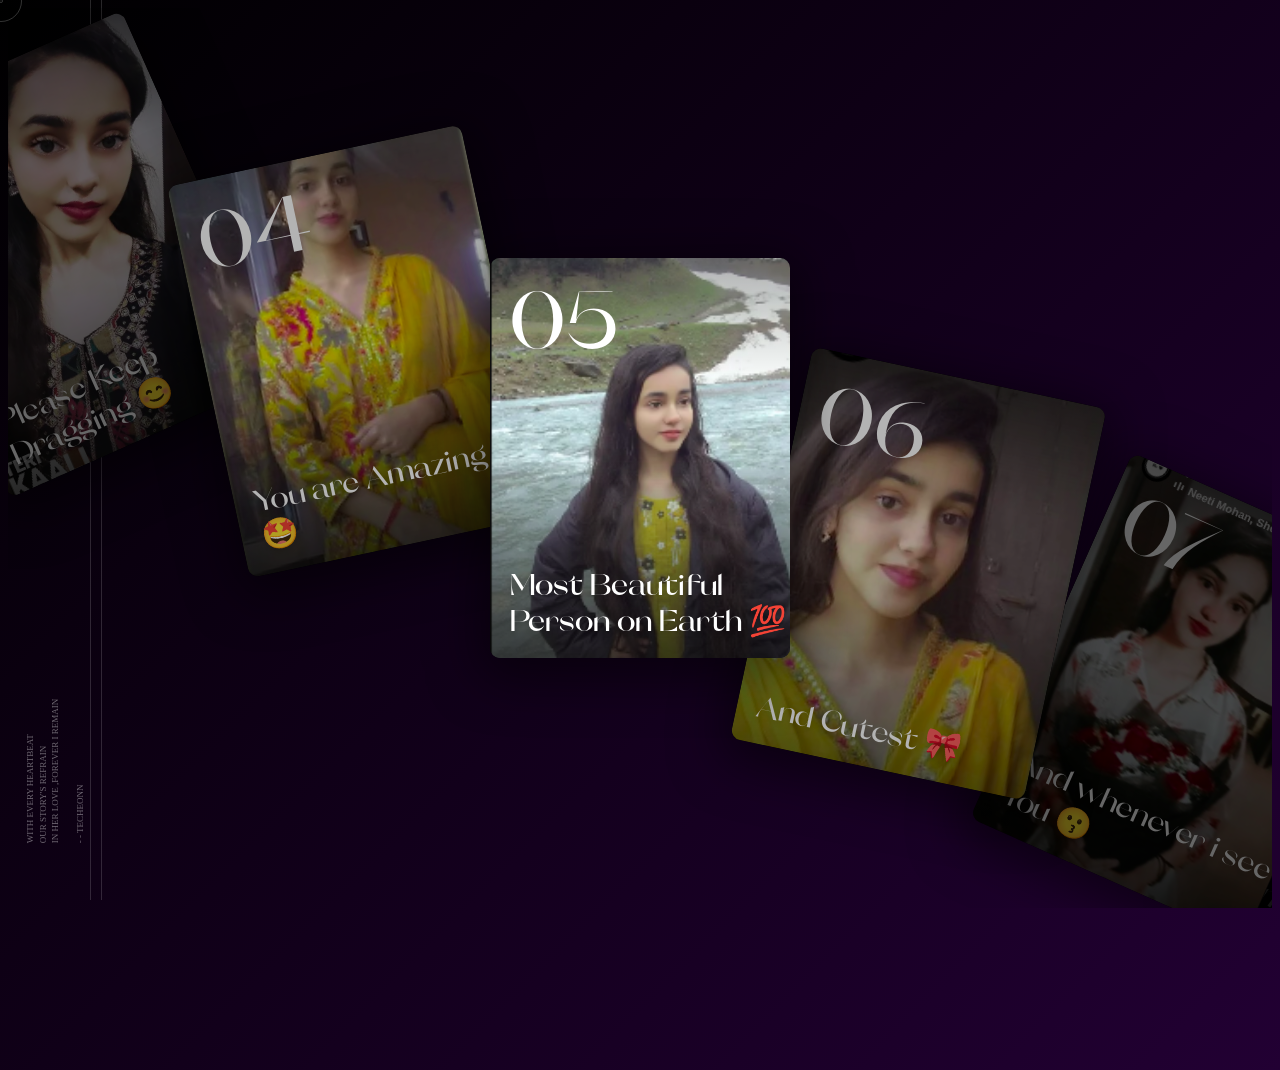
==== Story.html @ 1ab59ab6 "Rename index.html to Story.html" ====
<!DOCTYPE html>
<html lang="en">
<head>
    <meta charset="UTF-8">
    <meta name="viewport" content="width=device-width, initial-scale=1.0">
    <title>shamistha</title>
    <link rel="stylesheet" href="app.css">
</head>
<body>
        <div class="carousel">
            <div class="carousel-item">
                <div class="carousel-box">
                    <div class="title">Hi 👋</div>
                  <img src="1.png"/>
                    <div class="num">01</div>
                </div>
            </div>
        
            <div class="carousel-item">
                <div class="carousel-box">
                    <div class="title">I want to tell you Something 😍</div>
                  <img src="2.png"/>
                    <div class="num">02</div>
                </div>
            </div>
        
            <div class="carousel-item">
                <div class="carousel-box">
                    <div class="title">Please Keep Dragging 😊 </div>
                    <div class="num">03</div>
                  <img src="3.png"/>
                </div>
            </div>
        
          <div class="carousel-item">
            <div class="carousel-box">
              <div class="title">You are Amazing 🤩 </div>
              <div class="num">04</div>
              <img src="4.png"/>
            </div>
          </div>
        
          <div class="carousel-item">
            <div class="carousel-box">
              <div class="title">Most Beautiful Person on Earth 💯</div>
              <div class="num">05</div>
              <img src="5.png" />
            </div>
          </div>
        
          <div class="carousel-item">
            <div class="carousel-box">
              <div class="title">And Cutest 🎀</div>
              <div class="num">06</div>
              <img src="1.png" />
            </div>
          </div>
        
          <div class="carousel-item">
            <div class="carousel-box">
              <div class="title">And whenever i see You 😗 </div>
              <div class="num">07</div>
              <img src="6.png" />
            </div>
          </div>
        
          <div class="carousel-item">
            <div class="carousel-box">
              <div class="title">a big smile appears on my face 😇</div>
              <div class="num">08</div>
              <img src="/7.png" />
            </div>
          </div>
        
          <div class="carousel-item">
            <div class="carousel-box">
              <div class="title">and I have Crush on You 🥰</div>
              <div class="num">09</div>
              <img src="/IMG_5276.JPG" />
            </div>
          </div>
          <div class="carousel-item">
            <div class="carousel-box">
              <div class="title">I love You ❤️</div>
              <div class="num">10</div>
              <img src="/IMG_5272.JPG" />
            </div>
          </div>
        </div>
        
        <div class="layout">
          <div class="box">WITH EVERY HEARTBEAT<br /> OUR STORY'S REFRAIN<br />IN HER LOVE ,FOREVER I REMAIN<br/><br/>  - - techeonn</div>
        </div>
        
      <svg>
              <use xlink:href="#ic-linkedin"></use></svg
          ></a>
          <a href=""target="_blank"
            ><svg>
              <use xlink:href="#ic-instagram"></use></svg
          ></a>
        </div>
        
        <svg style="display: none">
          <symbol id="ico-instagram" viewBox="0 0 35 35">
            <circle opacity=".2" cx="17.5" cy="17.5" r="17" stroke="var(--fill)" fill="none"></circle>
            <path
              fill-rule="evenodd"
              clip-rule="evenodd"
              d="M24.944 20.476c.028-.457.042-1.282.042-2.476s-.014-2.019-.042-2.476c-.056-1.09-.378-1.93-.965-2.517s-1.422-.91-2.503-.965C21.018 12.014 20.194 12 19 12s-2.019.014-2.476.042c-1.081.047-1.92.368-2.517.965s-.918 1.436-.965 2.518C13.014 15.98 13 16.805 13 18c0 1.194.014 2.019.042 2.476.047 1.09.368 1.93.965 2.517s1.436.91 2.518.965c.466.028 1.29.042 2.475.042 1.184 0 2.01-.014 2.476-.042 1.072-.047 1.906-.368 2.503-.965.597-.597.918-1.436.965-2.517ZM19 13.075h-1.427c-.186 0-.438.01-.755.029a11.61 11.61 0 0 0-.797.07c-.215.028-.401.08-.56.154-.26.102-.489.251-.685.447-.196.196-.35.425-.461.685-.056.15-.103.336-.14.56a7.843 7.843 0 0 0-.084.811 7.113 7.113 0 0 0-.014.741c.01.178.01.453 0 .826-.01.373-.01.573 0 .601.01.028.01.228 0 .601s-.01.648 0 .826c.01.177.014.424.014.74 0 .318.028.588.084.812l.14.56c.112.26.265.489.461.685.196.196.425.345.685.447.15.056.336.108.56.154.224.047.49.07.797.07.308 0 .56.01.755.028.196.019.471.019.826 0 .354-.019.554-.019.601 0 .047.019.242.019.587 0s.62-.019.826 0c.205.019.456.01.755-.028.298-.037.569-.06.811-.07.242-.01.424-.06.546-.154.26-.102.494-.251.699-.447a1.75 1.75 0 0 0 .447-.686c.056-.149.103-.335.14-.559.038-.224.066-.494.084-.811.019-.317.023-.564.014-.741a11.82 11.82 0 0 1 0-.826c.01-.373.01-.573 0-.601-.01-.028-.01-.228 0-.601s.01-.648 0-.826c-.01-.177-.014-.424-.014-.74 0-.318-.028-.588-.084-.812l-.14-.56a1.956 1.956 0 0 0-1.147-1.133 3.979 3.979 0 0 0-.545-.153 3.915 3.915 0 0 0-.811-.07c-.326 0-.578-.01-.755-.028a5.916 5.916 0 0 0-.826 0c-.372.019-.568.019-.587 0Zm3.706 2.225c.14-.14.21-.308.21-.504a.57.57 0 0 0-.21-.503.767.767 0 0 0-.517-.21.718.718 0 0 0-.504.21.622.622 0 0 0-.21.503c.01.196.08.364.21.504s.299.21.504.21c.205 0 .377-.07.517-.21ZM22.063 18c0 .849-.298 1.576-.895 2.182a2.882 2.882 0 0 1-2.168.895 3.075 3.075 0 0 1-2.182-.895c-.606-.588-.904-1.315-.895-2.182.01-.867.308-1.594.895-2.182.588-.587 1.315-.886 2.182-.895.867-.01 1.59.29 2.168.895.578.606.876 1.333.895 2.182Zm-1.077 0a1.95 1.95 0 0 0-.573-1.413A1.897 1.897 0 0 0 19 16c-.56 0-1.03.196-1.413.587A2.001 2.001 0 0 0 17 18c-.01.55.186 1.021.587 1.413.401.391.872.587 1.413.587.54 0 1.012-.196 1.413-.587.4-.392.592-.863.573-1.413Z"
              transform="translate(-1.5 -0.5)"
              fill="var(--fill)"
            ></path>
          </symbol>
        
          <symbol id="ico-linkedin" viewBox="0 0 35 35">
            <circle opacity=".2" cx="17.5" cy="17.5" r="17" stroke="var(--fill)" fill="none"></circle>
            <path
              fill-rule="evenodd"
              clip-rule="evenodd"
              d="M15.3025 14.0835C15.3025 14.3845 15.1934 14.6403 14.9752 14.851C14.757 15.0617 14.4786 15.167 14.14 15.167C13.8014 15.167 13.5267 15.0617 13.316 14.851C13.1053 14.6403 13 14.3807 13 14.0722C13 13.7637 13.1053 13.5079 13.316 13.3047C13.5267 13.1016 13.8051 13 14.1512 13C14.4974 13 14.772 13.1016 14.9752 13.3047C15.1783 13.5079 15.2874 13.7675 15.3025 14.0835ZM13.0677 23V16.0248H15.2348V23H13.0677ZM16.4763 16.0248C16.5064 16.8676 16.5214 17.6125 16.5214 18.2596V23H18.7111V18.9819C18.7111 18.7111 18.7336 18.5305 18.7788 18.4402C18.9895 17.8984 19.3582 17.6275 19.8849 17.6275C20.6223 17.6275 20.991 18.1317 20.991 19.14V23H23.158V18.8691C23.158 17.8758 22.9285 17.1272 22.4695 16.623C22.0105 16.1189 21.4048 15.8668 20.6524 15.8668C19.6742 15.8668 18.9594 16.243 18.5079 16.9955H18.4628L18.3499 16.0248H16.4763Z"
              transform="translate(0 -1)"
              fill="var(--fill)"
            ></path>
          </symbol>
        </svg>
        
        <div class="cursor"></div>
        <div class="cursor cursor2"></div>
        <!-- partial -->
          <script  src="./script.js"></script>
</body>
</html>
---- app.css ----
body {
    overflow: hidden;
    font-family: "Roboto", serif;
    background: linear-gradient(135deg, black, #220033);
  }
  
  .carousel {
    position: relative;
    z-index: 1;
    height: 100vh;
    overflow: hidden;
    pointer-events: none;
  }
  
  .carousel-item {
    --items: 10;
    --width: clamp(150px, 30vw, 300px);
    --height: clamp(200px, 40vw, 400px);
    --x: calc(var(--active) * 800%);
    --y: calc(var(--active) * 200%);
    --rot: calc(var(--active) * 120deg);
    --opacity: calc(var(--zIndex) / var(--items) * 3 - 2);
    overflow: hidden;
    position: absolute;
    z-index: var(--zIndex);
    width: var(--width);
    height: var(--height);
    margin: calc(var(--height) * -0.5) 0 0 calc(var(--width) * -0.5);
    border-radius: 10px;
    top: 50%;
    left: 50%;
    -webkit-user-select: none;
       -moz-user-select: none;
        -ms-user-select: none;
            user-select: none;
    transform-origin: 0% 100%;
    box-shadow: 0 10px 50px 10px rgba(0, 0, 0, 0.5);
    background: black;
    pointer-events: all;
    transform: translate(var(--x), var(--y)) rotate(var(--rot));
    transition: transform 0.8s cubic-bezier(0, 0.02, 0, 1);
  }
  .carousel-item .carousel-box {
    position: absolute;
    z-index: 1;
    top: 0;
    left: 0;
    width: 100%;
    height: 100%;
    transition: opacity 0.8s cubic-bezier(0, 0.02, 0, 1);
    opacity: var(--opacity);
    font-family: "Orelo-sw-db", serif;
  }
  .carousel-item .carousel-box:before {
    content: "";
    position: absolute;
    z-index: 1;
    top: 0;
    left: 0;
    width: 100%;
    height: 100%;
    background: linear-gradient(to bottom, rgba(0, 0, 0, 0.3), rgba(0, 0, 0, 0) 30%, rgba(0, 0, 0, 0) 50%, rgba(0, 0, 0, 0.5));
  }
  .carousel-item .title {
    position: absolute;
    z-index: 1;
    color: #fff;
    bottom: 20px;
    left: 20px;
    transition: opacity 0.8s cubic-bezier(0, 0.02, 0, 1);
    font-size: clamp(20px, 3vw, 30px);
    text-shadow: 0 4px 4px rgba(0, 0, 0, 0.1);
  }
  .carousel-item .num {
    position: absolute;
    z-index: 1;
    color: #fff;
    top: 10px;
    left: 20px;
    transition: opacity 0.8s cubic-bezier(0, 0.02, 0, 1);
    font-size: clamp(20px, 10vw, 80px);
  }
  .carousel-item img {
    width: 100%;
    height: 100%;
    -o-object-fit: cover;
       object-fit: cover;
    pointer-events: none;
  }
  
  .layout {
    position: absolute;
    z-index: 0;
    top: 0;
    left: 0;
    width: 100%;
    height: 100%;
    pointer-events: none;
  }
  .layout:before {
    content: "";
    position: absolute;
    z-index: 1;
    top: 0;
    left: 90px;
    width: 10px;
    height: 100%;
    border: 1px solid #fff;
    border-top: none;
    border-bottom: none;
    opacity: 0.15;
  }
  .layout .box {
    position: absolute;
    bottom: 0;
    left: 30px;
    color: #fff;
    transform-origin: 0% 10%;
    transform: rotate(-90deg);
    font-size: 9px;
    line-height: 1.4;
    text-transform: uppercase;
    opacity: 0.4;
  }
  
  .logo {
    position: absolute;
    z-index: 2;
    top: 28px;
    right: 28px;
    width: 30px;
    height: 30px;
    background: #fff;
    border-radius: 50%;
    opacity: 0.5;
    display: flex;
    justify-content: center;
    align-items: center;
    font-family: "Orelo-sw-db", serif;
    pointer-events: all;
    color: black;
    text-decoration: none;
    font-size: 20px;
    overflow: hidden;
    padding-bottom: 0.1em;
  }
  
  .social {
    position: absolute;
    z-index: 10;
    bottom: 20px;
    right: 25px;
    color: #fff;
    opacity: 0.4;
  }
  .social a {
    display: inline-block;
    margin-left: 3px;
  }
  .social svg {
    --fill: #fff;
    width: 35px;
    height: 35px;
  }
  
  .cursor {
    position: fixed;
    z-index: 10;
    top: 0;
    left: 0;
    --size: 40px;
    width: var(--size);
    height: var(--size);
    border-radius: 50%;
    border: 1px solid rgba(255, 255, 255, 0.2);
    margin: calc(var(--size) * -0.5) 0 0 calc(var(--size) * -0.5);
    transition: transform 0.85s cubic-bezier(0, 0.02, 0, 1);
    display: none;
    pointer-events: none;
  }
  @media (pointer: fine) {
    .cursor {
      display: block;
    }
  }
  
  .cursor2 {
    --size: 2px;
    transition-duration: 0.7s;
  }
  
  @font-face {
    font-family: "Orelo-sw-db";
    src: url([data-uri]) format("truetype");
    font-weight: inherit;
    font-style: inherit;
  }
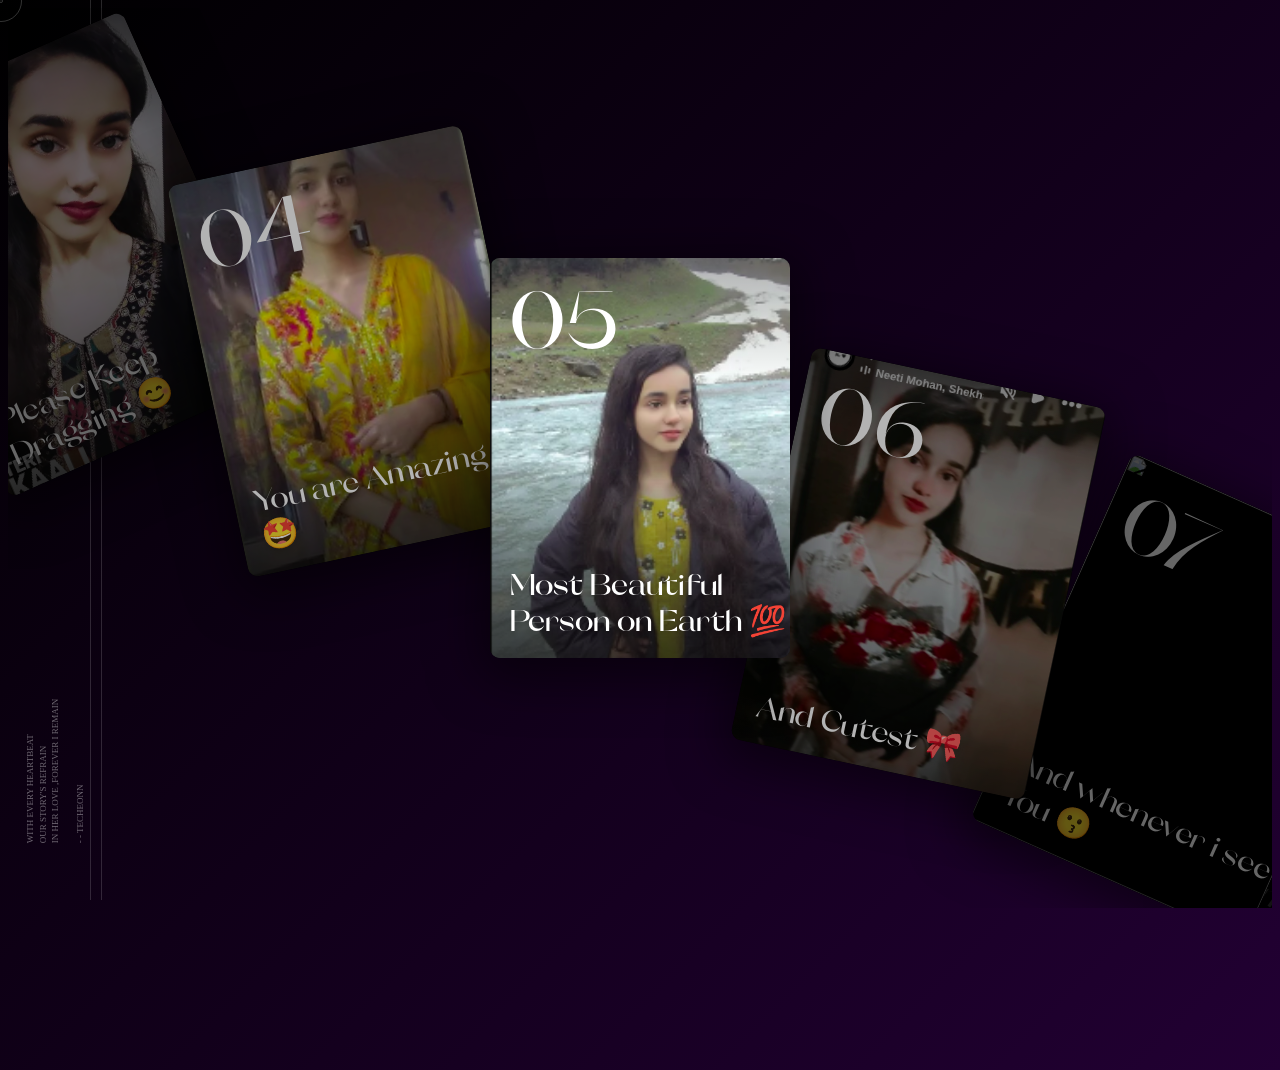
==== commit b23b26ac: "Update image sources and title in Story.html" ====
--- a/Story.html
+++ b/Story.html
@@ -3,7 +3,7 @@
 <head>
     <meta charset="UTF-8">
     <meta name="viewport" content="width=device-width, initial-scale=1.0">
-    <title>shamistha</title>
+    <title>Samishtha</title>
     <link rel="stylesheet" href="app.css">
 </head>
 <body>
@@ -52,7 +52,7 @@
             <div class="carousel-box">
               <div class="title">And Cutest 🎀</div>
               <div class="num">06</div>
-              <img src="1.png" />
+              <img src="6.png" />
             </div>
           </div>
         
@@ -60,7 +60,7 @@
             <div class="carousel-box">
               <div class="title">And whenever i see You 😗 </div>
               <div class="num">07</div>
-              <img src="6.png" />
+              <img src="8.png" />
             </div>
           </div>
         
@@ -76,14 +76,14 @@
             <div class="carousel-box">
               <div class="title">and I have Crush on You 🥰</div>
               <div class="num">09</div>
-              <img src="/IMG_5276.JPG" />
+              <img src="/9.png" />
             </div>
           </div>
           <div class="carousel-item">
             <div class="carousel-box">
               <div class="title">I love You ❤️</div>
               <div class="num">10</div>
-              <img src="/IMG_5272.JPG" />
+              <img src="/10.png" />
             </div>
           </div>
         </div>
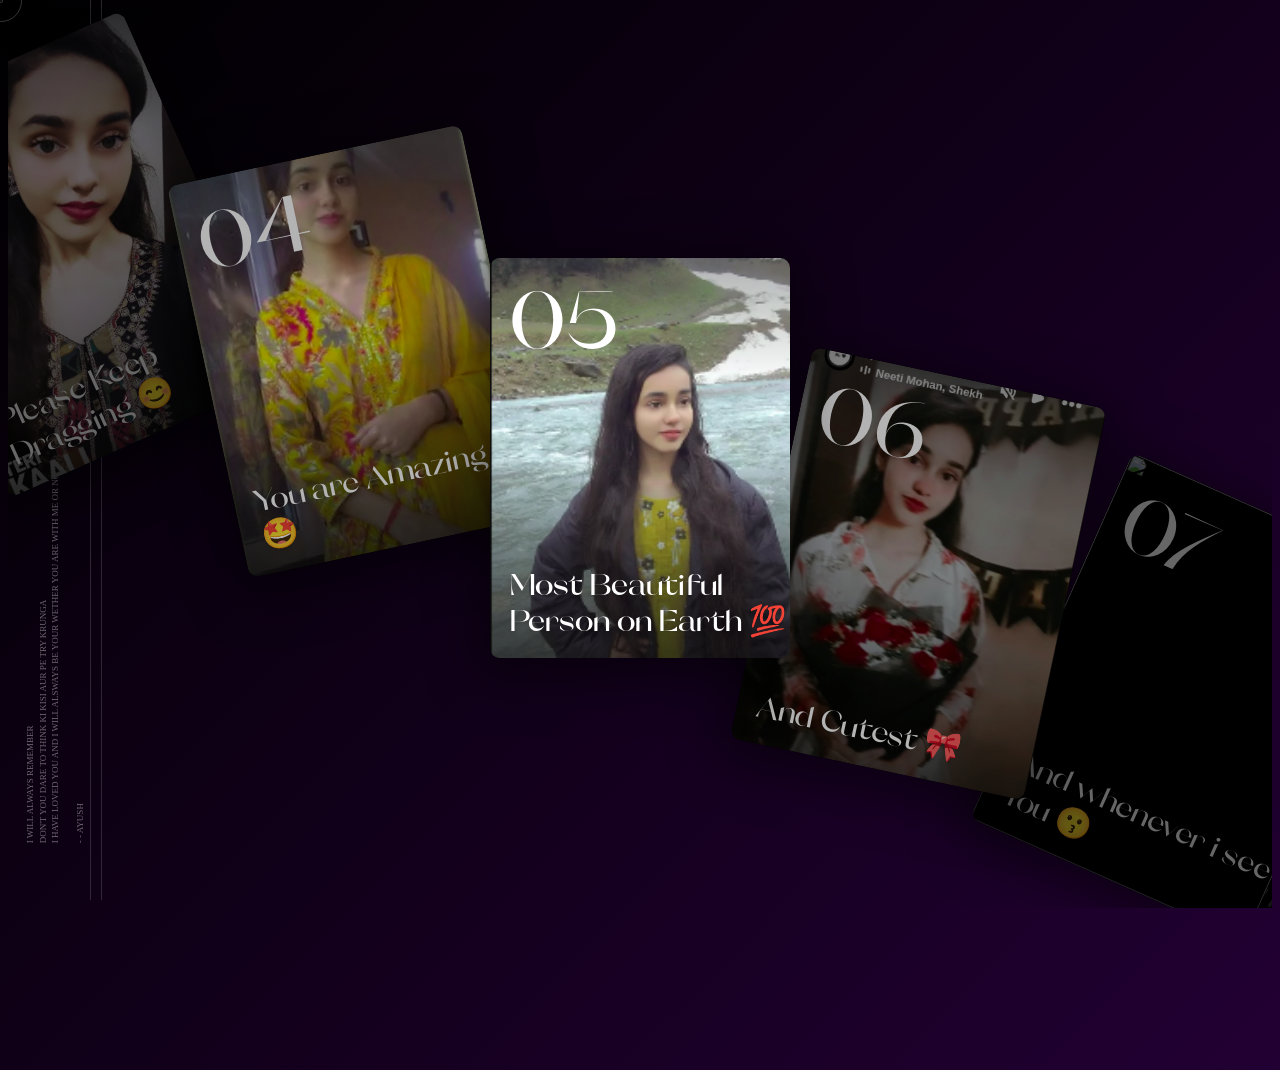
==== commit d08346dc: "Update Story.html" ====
--- a/Story.html
+++ b/Story.html
@@ -89,7 +89,7 @@
         </div>
         
         <div class="layout">
-          <div class="box">WITH EVERY HEARTBEAT<br /> OUR STORY'S REFRAIN<br />IN HER LOVE ,FOREVER I REMAIN<br/><br/>  - - techeonn</div>
+          <div class="box">I WILL ALWAYS REMEMBER<br /> DON'T YOU DARE TO THINK KI KISI AUR PE TRY KRUNGA <br />I HAVE LOVED YOU AND I WILL ALSWAYS BE YOUR WETHER YOU ARE WITH ME OR NOT<br/><br/>  - - Ayush</div>
         </div>
         
       <svg>
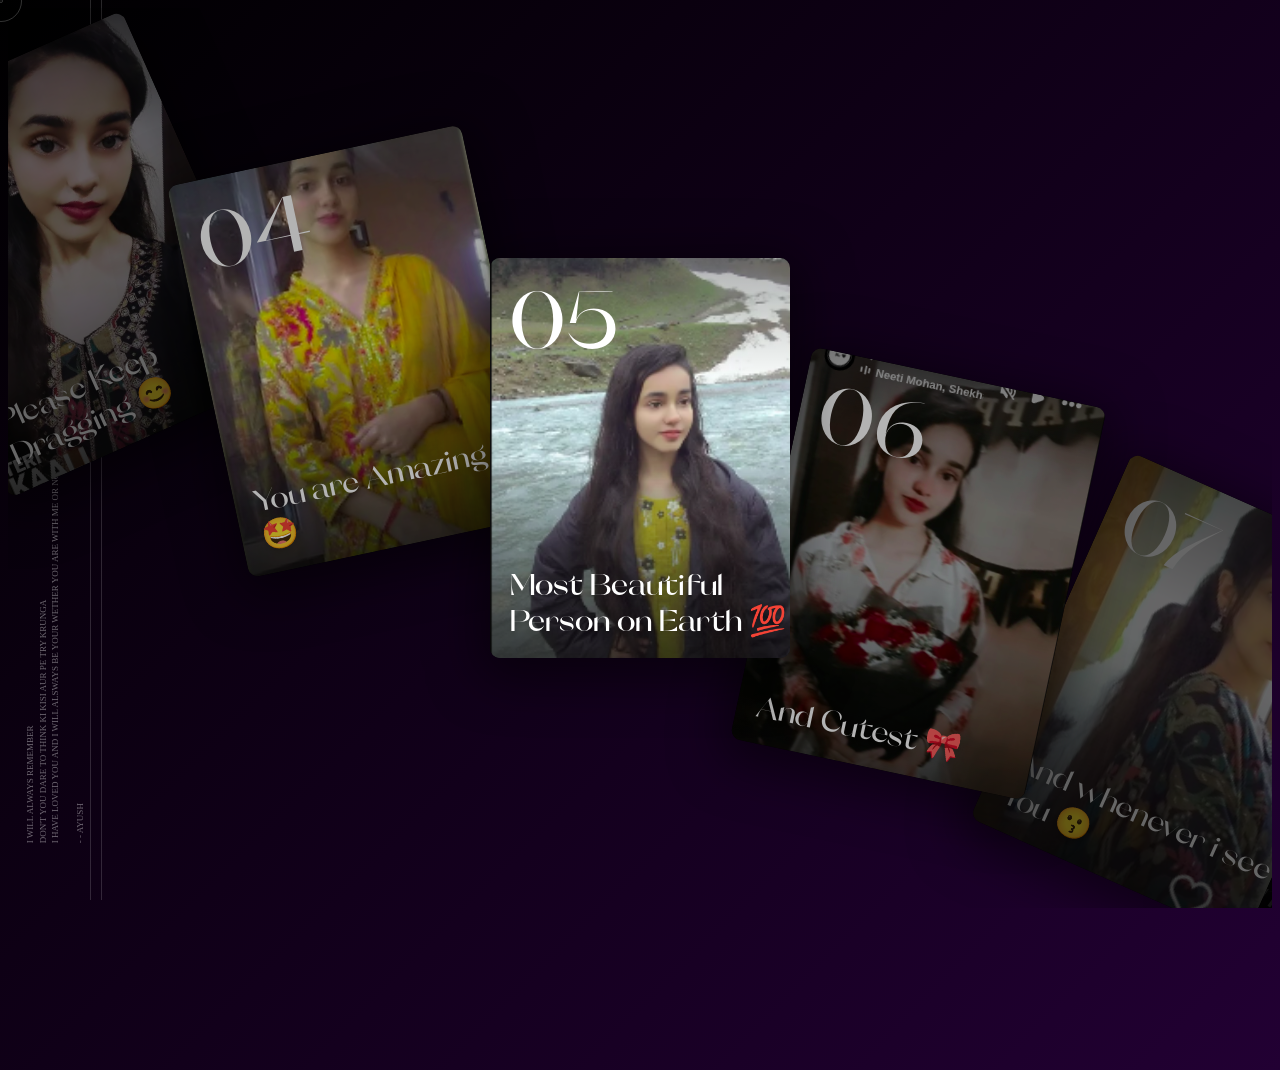
==== commit 2b55f30c: "Update Story.html" ====
--- a/Story.html
+++ b/Story.html
@@ -68,7 +68,7 @@
             <div class="carousel-box">
               <div class="title">a big smile appears on my face 😇</div>
               <div class="num">08</div>
-              <img src="/7.png" />
+              <img src="7.png" />
             </div>
           </div>
         
@@ -76,14 +76,15 @@
             <div class="carousel-box">
               <div class="title">and I have Crush on You 🥰</div>
               <div class="num">09</div>
-              <img src="/9.png" />
+              <img src="9.png" />
             </div>
           </div>
-          <div class="carousel-item">
+                    <div class="carousel-item">
             <div class="carousel-box">
               <div class="title">I love You ❤️</div>
               <div class="num">10</div>
-              <img src="/10.png" />
+              <img src="10.png" />
+              <a href="Gallery.html" style="display:inline-block; margin-top:12px; color:#fff; text-decoration:underline; font-weight:bold;">click here</a>
             </div>
           </div>
         </div>
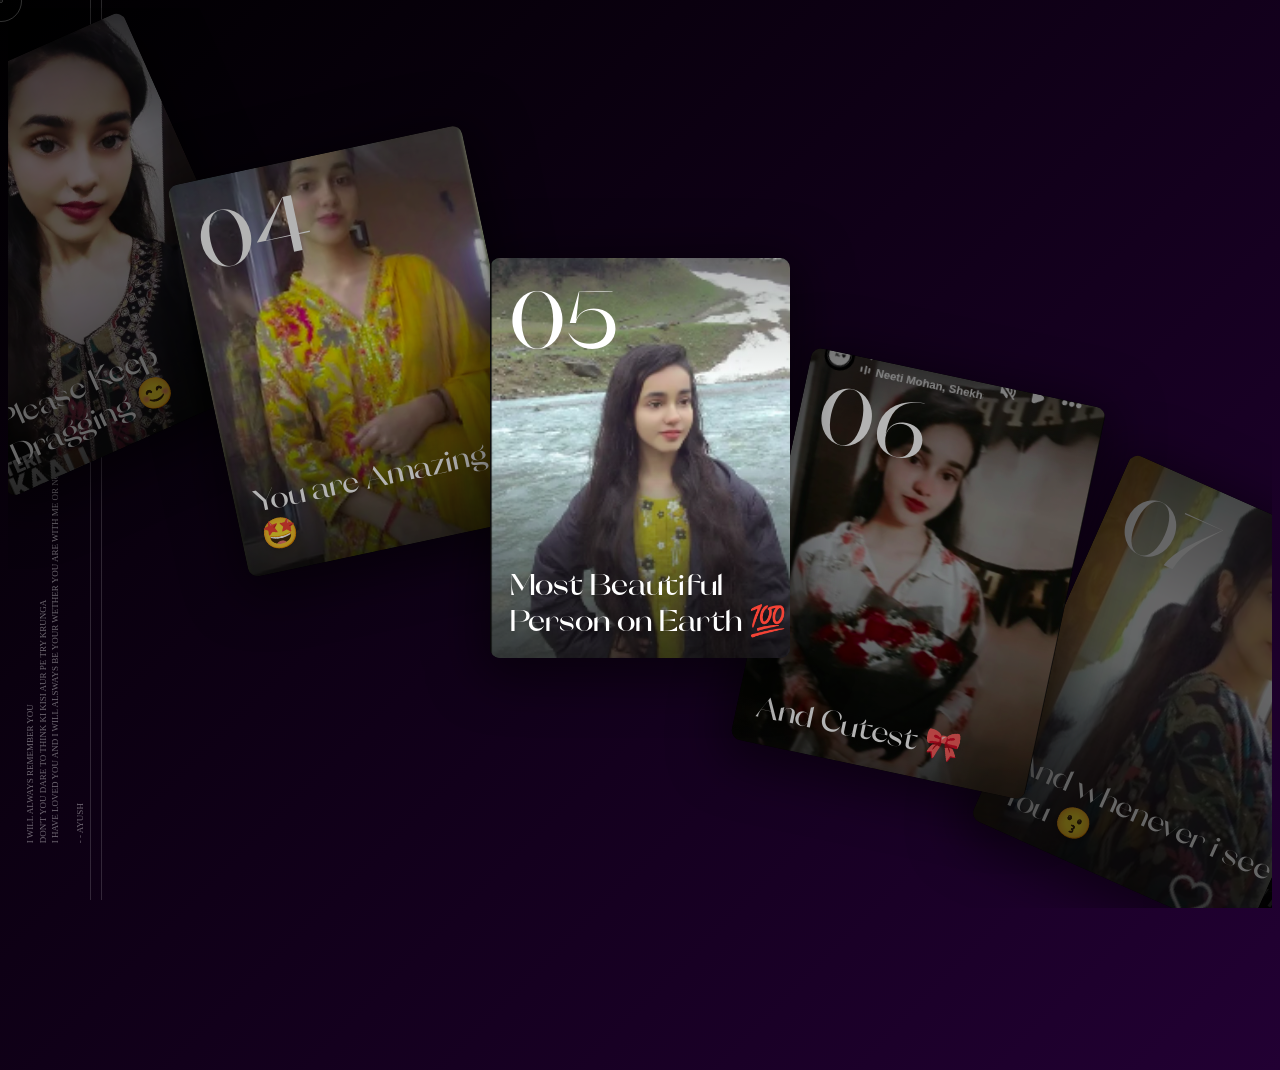
==== commit 95e64579: "Correct text in Story.html for clarity" ====
--- a/Story.html
+++ b/Story.html
@@ -90,7 +90,7 @@
         </div>
         
         <div class="layout">
-          <div class="box">I WILL ALWAYS REMEMBER<br /> DON'T YOU DARE TO THINK KI KISI AUR PE TRY KRUNGA <br />I HAVE LOVED YOU AND I WILL ALSWAYS BE YOUR WETHER YOU ARE WITH ME OR NOT<br/><br/>  - - Ayush</div>
+          <div class="box">I WILL ALWAYS REMEMBER YOU<br /> DON'T YOU DARE TO THINK KI KISI AUR PE TRY KRUNGA <br />I HAVE LOVED YOU AND I WILL ALSWAYS BE YOUR WETHER YOU ARE WITH ME OR NOT<br/><br/>  - - Ayush</div>
         </div>
         
       <svg>
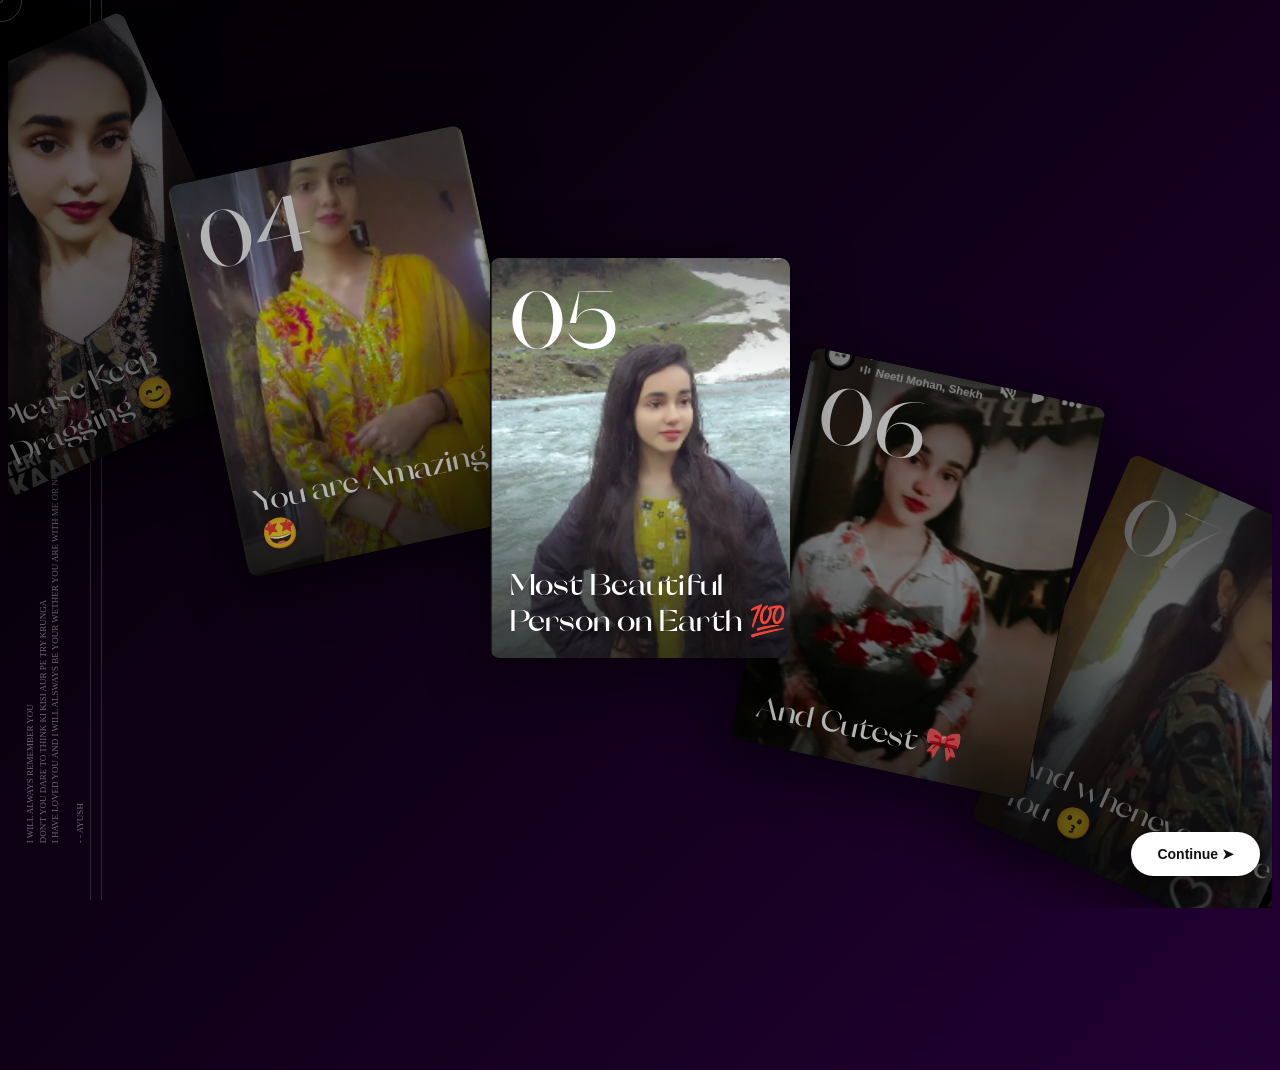
==== commit 516043d6: "Update Story.html" ====
--- a/Story.html
+++ b/Story.html
@@ -84,7 +84,6 @@
               <div class="title">I love You ❤️</div>
               <div class="num">10</div>
               <img src="10.png" />
-              <a href="Gallery.html" style="display:inline-block; margin-top:12px; color:#fff; text-decoration:underline; font-weight:bold;">click here</a>
             </div>
           </div>
         </div>
@@ -128,6 +127,33 @@
         
         <div class="cursor"></div>
         <div class="cursor cursor2"></div>
+
+        <a href="Gallery.html" id="next-page-btn">
+          Continue &#10148;
+        </a>
+
+        <style>
+          #next-page-btn{
+            position: fixed;
+            bottom: 24px;
+            right: 20px;
+            z-index: 999;
+            display: inline-block;
+            padding: 14px 26px;
+            background: #ffffff;
+            color: #111;
+            font-family: sans-serif;
+            font-weight: bold;
+            font-size: 14px;
+            text-decoration: none;
+            border-radius: 40px;
+            box-shadow: 0 8px 20px rgba(0,0,0,0.4);
+          }
+          #next-page-btn:active{
+            transform: scale(0.96);
+          }
+        </style>
+
         <!-- partial -->
           <script  src="./script.js"></script>
 </body>
